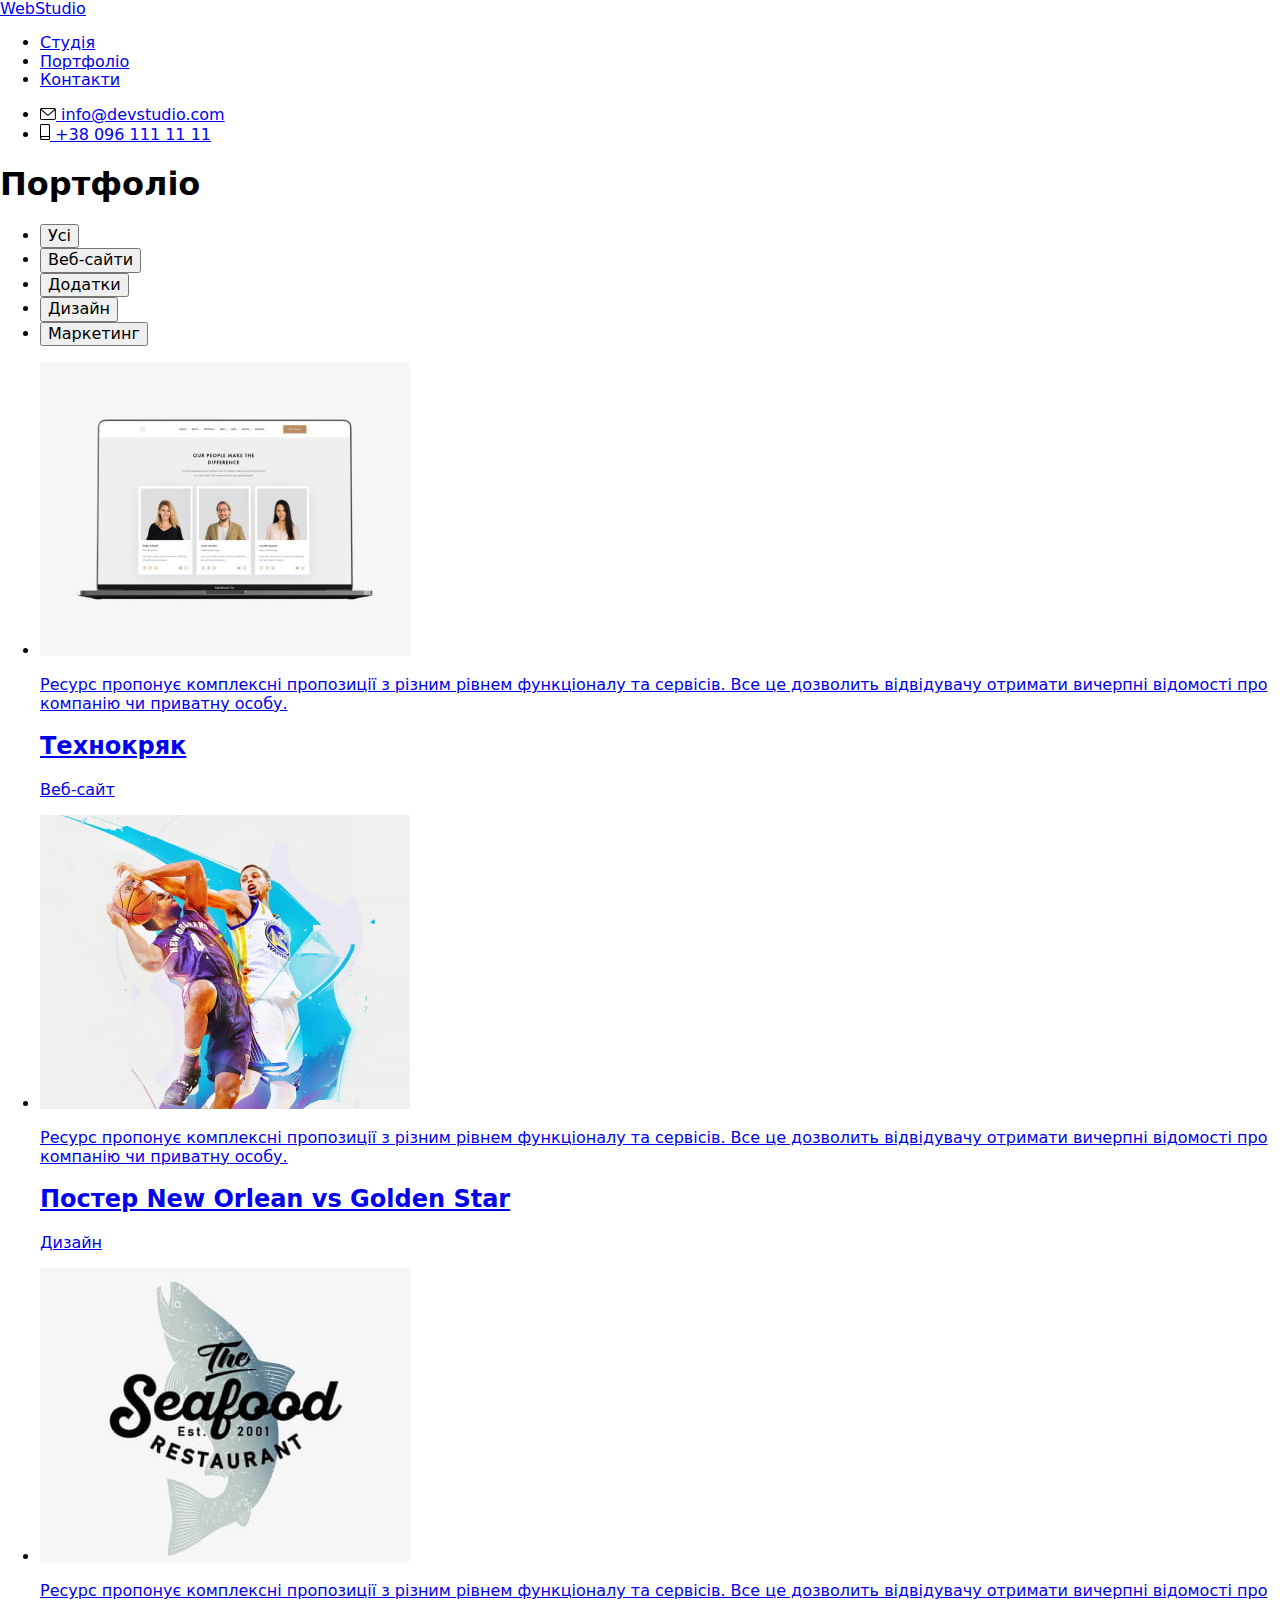
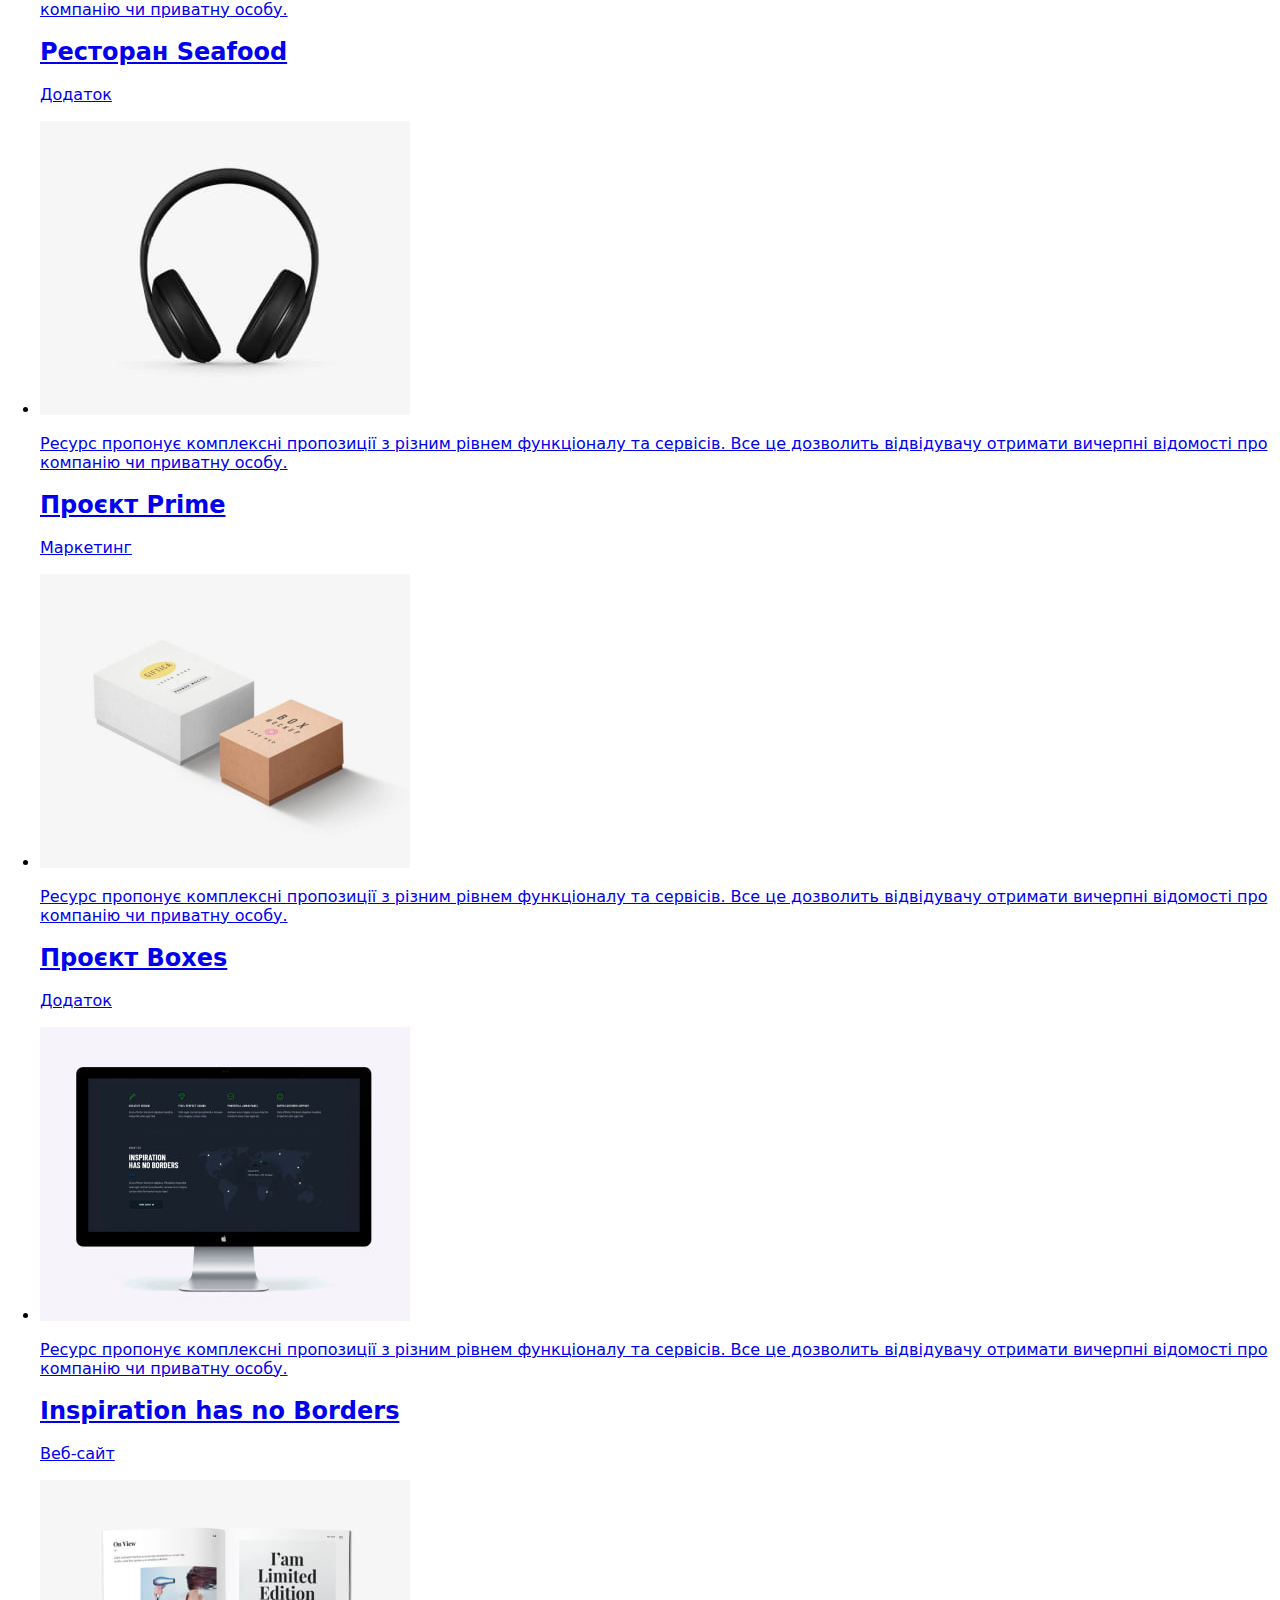
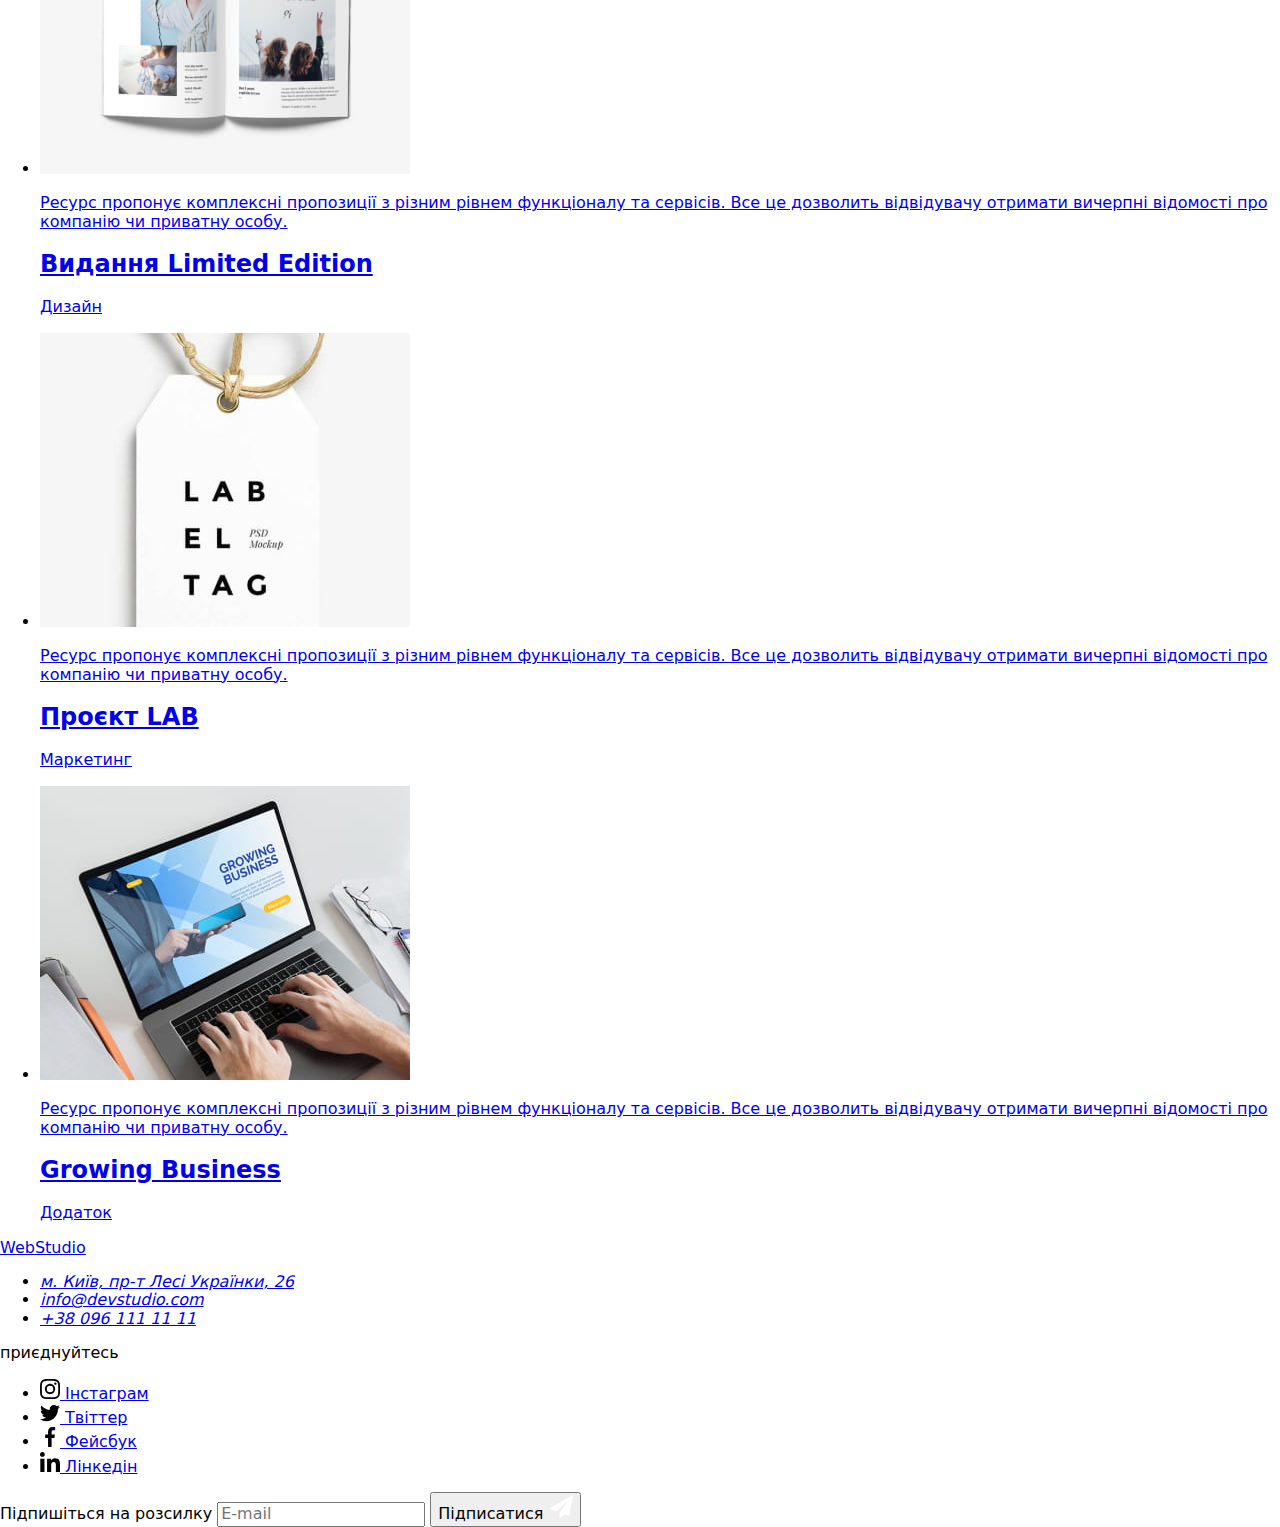
==== portfolio.html @ 410a579c "goit-markup-hw-06" ====
<!DOCTYPE html>
<html lang="uk">
  <head>
    <meta charset="UTF-8" />
    <meta http-equiv="X-UA-Compatible" content="IE=edge" />
    <meta name="viewport" content="width=device-width, initial-scale=1.0" />
    <title>Студія</title>
    <link rel="preconnect" href="https://fonts.googleapis.com" />
    <link rel="preconnect" href="https://fonts.gstatic.com" crossorigin />
    <link
      href="https://fonts.googleapis.com/css2?family=Raleway:wght@700&family=Roboto:wght@400;500;700;900&display=swap"
      rel="stylesheet"
    />
    <link
      rel="stylesheet"
      href="https://cdnjs.cloudflare.com/ajax/libs/modern-normalize/1.1.0/modern-normalize.min.css"
    />
    <link rel="stylesheet" href="./css/styles.css" />
  </head>
  <body>
    <!-- Шапка -->
    <header class="header">
      <div class="container flex-header">
        <a href="./index.html" class="link logo"
          >Web<span class="logo-accent">Studio</span></a
        >
        <nav>
          <ul class="list site-nav">
            <li class="item">
              <a href="./index.html" class="link">Студія</a>
            </li>
            <li class="item">
              <a href="#" class="link current">Портфоліо</a>
            </li>
            <li class="item"><a href="#" class="link">Контакти</a></li>
          </ul>
        </nav>

        <ul class="list contacts">
          <li class="item">
            <a href="mailto:info@devstudio.com" class="link">
              <svg class="email-icon" width="16" height="12">
                <use href="./images/icons.svg#email"></use>
              </svg>
              info@devstudio.com</a
            >
          </li>
          <li class="item">
            <a href="tel:+380961111111" class="link">
              <svg class="phone-icon" width="10" height="16">
                <use href="./images/icons.svg#phone"></use>
              </svg>
              +38 096 111 11 11</a
            >
          </li>
        </ul>
      </div>
    </header>

    <!-- Основна частина -->
    <main>
      <!-- Портфоліо -->
      <section class="portfolio section">
        <div class="container">
          <h1 class="visually-hidden">Портфоліо</h1>
          <ul class="list button-list">
            <li class="item">
              <button type="button" class="button portfolio-button current">
                Усі
              </button>
            </li>

            <li class="item">
              <button type="button" class="button portfolio-button">
                Веб-сайти
              </button>
            </li>

            <li class="item">
              <button type="button" class="button portfolio-button">
                Додатки
              </button>
            </li>

            <li class="item">
              <button type="button" class="button portfolio-button">
                Дизайн
              </button>
            </li>

            <li class="item">
              <button type="button" class="button portfolio-button">
                Маркетинг
              </button>
            </li>
          </ul>
          <ul class="list portfolio-list">
            <li class="item">
              <a href="#" class="link">
                <div class="thumb">
                  <img
                    src="./images/technocrack.jpg"
                    alt="Сторінка працівників компанії на екрані ноутбуку"
                    width="370"
                  />
                  <div class="overlay">
                    <p class="text">
                      Ресурс пропонує комплексні пропозиції з різним рівнем
                      функціоналу та сервісів. Все це дозволить відвідувачу
                      отримати вичерпні відомості про компанію чи приватну
                      особу.
                    </p>
                  </div>
                </div>
                <div class="card-content">
                  <h2 class="subtitle">Технокряк</h2>
                  <p class="text">Веб-сайт</p>
                </div>
              </a>
            </li>

            <li class="item">
              <a href="#" class="link">
                <div class="thumb">
                  <img
                    src="./images/new-orlean-vs-golden-star-poster.jpg"
                    alt="Два баскетболісти у дії"
                    width="370"
                  />
                  <div class="overlay">
                    <p class="text">
                      Ресурс пропонує комплексні пропозиції з різним рівнем
                      функціоналу та сервісів. Все це дозволить відвідувачу
                      отримати вичерпні відомості про компанію чи приватну
                      особу.
                    </p>
                  </div>
                </div>
                <div class="card-content">
                  <h2 class="subtitle">Постер New Orlean vs Golden Star</h2>
                  <p class="text">Дизайн</p>
                </div>
              </a>
            </li>

            <li class="item">
              <a href="#" class="link">
                <div class="thumb">
                  <img
                    src="./images/seafood-restaurant.jpg"
                    alt="Логотип реторану Seafood"
                    width="370"
                  />
                  <div class="overlay">
                    <p class="text">
                      Ресурс пропонує комплексні пропозиції з різним рівнем
                      функціоналу та сервісів. Все це дозволить відвідувачу
                      отримати вичерпні відомості про компанію чи приватну
                      особу.
                    </p>
                  </div>
                </div>
                <div class="card-content">
                  <h2 class="subtitle">Ресторан Seafood</h2>
                  <p class="text">Додаток</p>
                </div>
              </a>
            </li>

            <li class="item">
              <a href="#" class="link">
                <div class="thumb">
                  <img
                    src="./images/project-prime.jpg"
                    alt="Накладні навушники"
                    width="370"
                  />
                  <div class="overlay">
                    <p class="text">
                      Ресурс пропонує комплексні пропозиції з різним рівнем
                      функціоналу та сервісів. Все це дозволить відвідувачу
                      отримати вичерпні відомості про компанію чи приватну
                      особу.
                    </p>
                  </div>
                </div>
                <div class="card-content">
                  <h2 class="subtitle">Проєкт Prime</h2>
                  <p class="text">Маркетинг</p>
                </div>
              </a>
            </li>

            <li class="item">
              <a href="#" class="link">
                <div class="thumb">
                  <img
                    src="./images/project-boxes.jpg"
                    alt="Дві коробки. Одна біла і одна коричнева."
                    width="370"
                  />
                  <div class="overlay">
                    <p class="text">
                      Ресурс пропонує комплексні пропозиції з різним рівнем
                      функціоналу та сервісів. Все це дозволить відвідувачу
                      отримати вичерпні відомості про компанію чи приватну
                      особу.
                    </p>
                  </div>
                </div>
                <div class="card-content">
                  <h2 class="subtitle">Проєкт Boxes</h2>
                  <p class="text">Додаток</p>
                </div>
              </a>
            </li>

            <li class="item">
              <a href="#" class="link">
                <div class="thumb">
                  <img
                    src="./images/inspiration-has-no-borders.jpg"
                    alt="Сторінка сайту на моніторі комп'ютера"
                    width="370"
                  />
                  <div class="overlay">
                    <p class="text">
                      Ресурс пропонує комплексні пропозиції з різним рівнем
                      функціоналу та сервісів. Все це дозволить відвідувачу
                      отримати вичерпні відомості про компанію чи приватну
                      особу.
                    </p>
                  </div>
                </div>
                <div class="card-content">
                  <h2 class="subtitle">Inspiration has no Borders</h2>
                  <p class="text">Веб-сайт</p>
                </div>
              </a>
            </li>

            <li class="item">
              <a href="#" class="link">
                <div class="thumb">
                  <img
                    src="./images/limited-edition.jpg"
                    alt="Відкрита книга"
                    width="370"
                  />
                  <div class="overlay">
                    <p class="text">
                      Ресурс пропонує комплексні пропозиції з різним рівнем
                      функціоналу та сервісів. Все це дозволить відвідувачу
                      отримати вичерпні відомості про компанію чи приватну
                      особу.
                    </p>
                  </div>
                </div>
                <div class="card-content">
                  <h2 class="subtitle">Видання Limited Edition</h2>
                  <p class="text">Дизайн</p>
                </div>
              </a>
            </li>

            <li class="item">
              <a href="#" class="link">
                <div class="thumb">
                  <img src="./images/project-lab.jpg" alt="Бірка" width="370" />
                  <div class="overlay">
                    <p class="text">
                      Ресурс пропонує комплексні пропозиції з різним рівнем
                      функціоналу та сервісів. Все це дозволить відвідувачу
                      отримати вичерпні відомості про компанію чи приватну
                      особу.
                    </p>
                  </div>
                </div>
                <div class="card-content">
                  <h2 class="subtitle">Проєкт LAB</h2>
                  <p class="text">Маркетинг</p>
                </div>
              </a>
            </li>

            <li class="item">
              <a href="#" class="link">
                <div class="thumb">
                  <img
                    src="./images/growing-business.jpg"
                    alt="Головна сторінка сайту на екрані ноутбуку"
                    width="370"
                  />
                  <div class="overlay">
                    <p class="text">
                      Ресурс пропонує комплексні пропозиції з різним рівнем
                      функціоналу та сервісів. Все це дозволить відвідувачу
                      отримати вичерпні відомості про компанію чи приватну
                      особу.
                    </p>
                  </div>
                </div>
                <div class="card-content">
                  <h2 class="subtitle">Growing Business</h2>
                  <p class="text">Додаток</p>
                </div>
              </a>
            </li>
          </ul>
        </div>
      </section>
    </main>

    <!-- Підвал -->
    <footer class="footer">
      <div class="container flex-footer">
        <div>
          <a href="./index.html" class="link logo"
            >Web<span class="logo-accent">Studio</span></a
          >
          <address>
            <ul class="list address">
              <li class="item">
                <a
                  href="https://goo.gl/maps/h3TF1u6DC4w7aENq9"
                  target="_blank"
                  rel="noopener nofollow noreferrer"
                  class="link map"
                  >м. Київ, пр-т Лесі Українки, 26</a
                >
              </li>

              <li class="item">
                <a href="mailto:info@devstudio.com" class="link"
                  >info@devstudio.com</a
                >
              </li>

              <li class="item">
                <a href="tel:+380961111111" class="link">+38 096 111 11 11</a>
              </li>
            </ul>
          </address>
        </div>

        <div class="join-in">
          <p class="text">приєднуйтесь</p>
          <ul class="list socials">
            <li class="item">
              <a href="#" class="link" aria-label="Інстаграм">
                <svg class="socials-icon" width="20" height="20">
                  <use href="./images/icons.svg#instagram"></use>
                </svg>
                <span class="visually-hidden">Інстаграм</span>
              </a>
            </li>

            <li class="item">
              <a href="#" class="link" aria-label="Твіттер">
                <svg class="socials-icon" width="20" height="20">
                  <use href="./images/icons.svg#twitter"></use>
                </svg>
                <span class="visually-hidden">Твіттер</span>
              </a>
            </li>

            <li class="item">
              <a href="#" class="link" aria-label="Фейсбук">
                <svg class="socials-icon" width="20" height="20">
                  <use href="./images/icons.svg#facebook"></use>
                </svg>
                <span class="visually-hidden">Фейсбук</span>
              </a>
            </li>

            <li class="item">
              <a href="#" class="link" aria-label="Лінкедін">
                <svg class="socials-icon" width="20" height="20">
                  <use href="./images/icons.svg#linkedin"></use>
                </svg>
                <span class="visually-hidden">Лінкедін</span>
              </a>
            </li>
          </ul>
        </div>

        <div class="subscription">
          <form class="form-footer">
            <label class="form-field">
              <span class="form-label">Підпишіться на розсилку</span>
              <input
                class="form-input"
                type="email"
                name="user-mail"
                placeholder="E-mail"
              />
            </label>

            <button type="submit" class="button form-button">
              Підписатися
              <svg class="button-icon" width="24" height="24">
                <use href="./images/icons.svg#send"></use>
              </svg>
            </button>
          </form>
        </div>
      </div>
    </footer>
  </body>
</html>
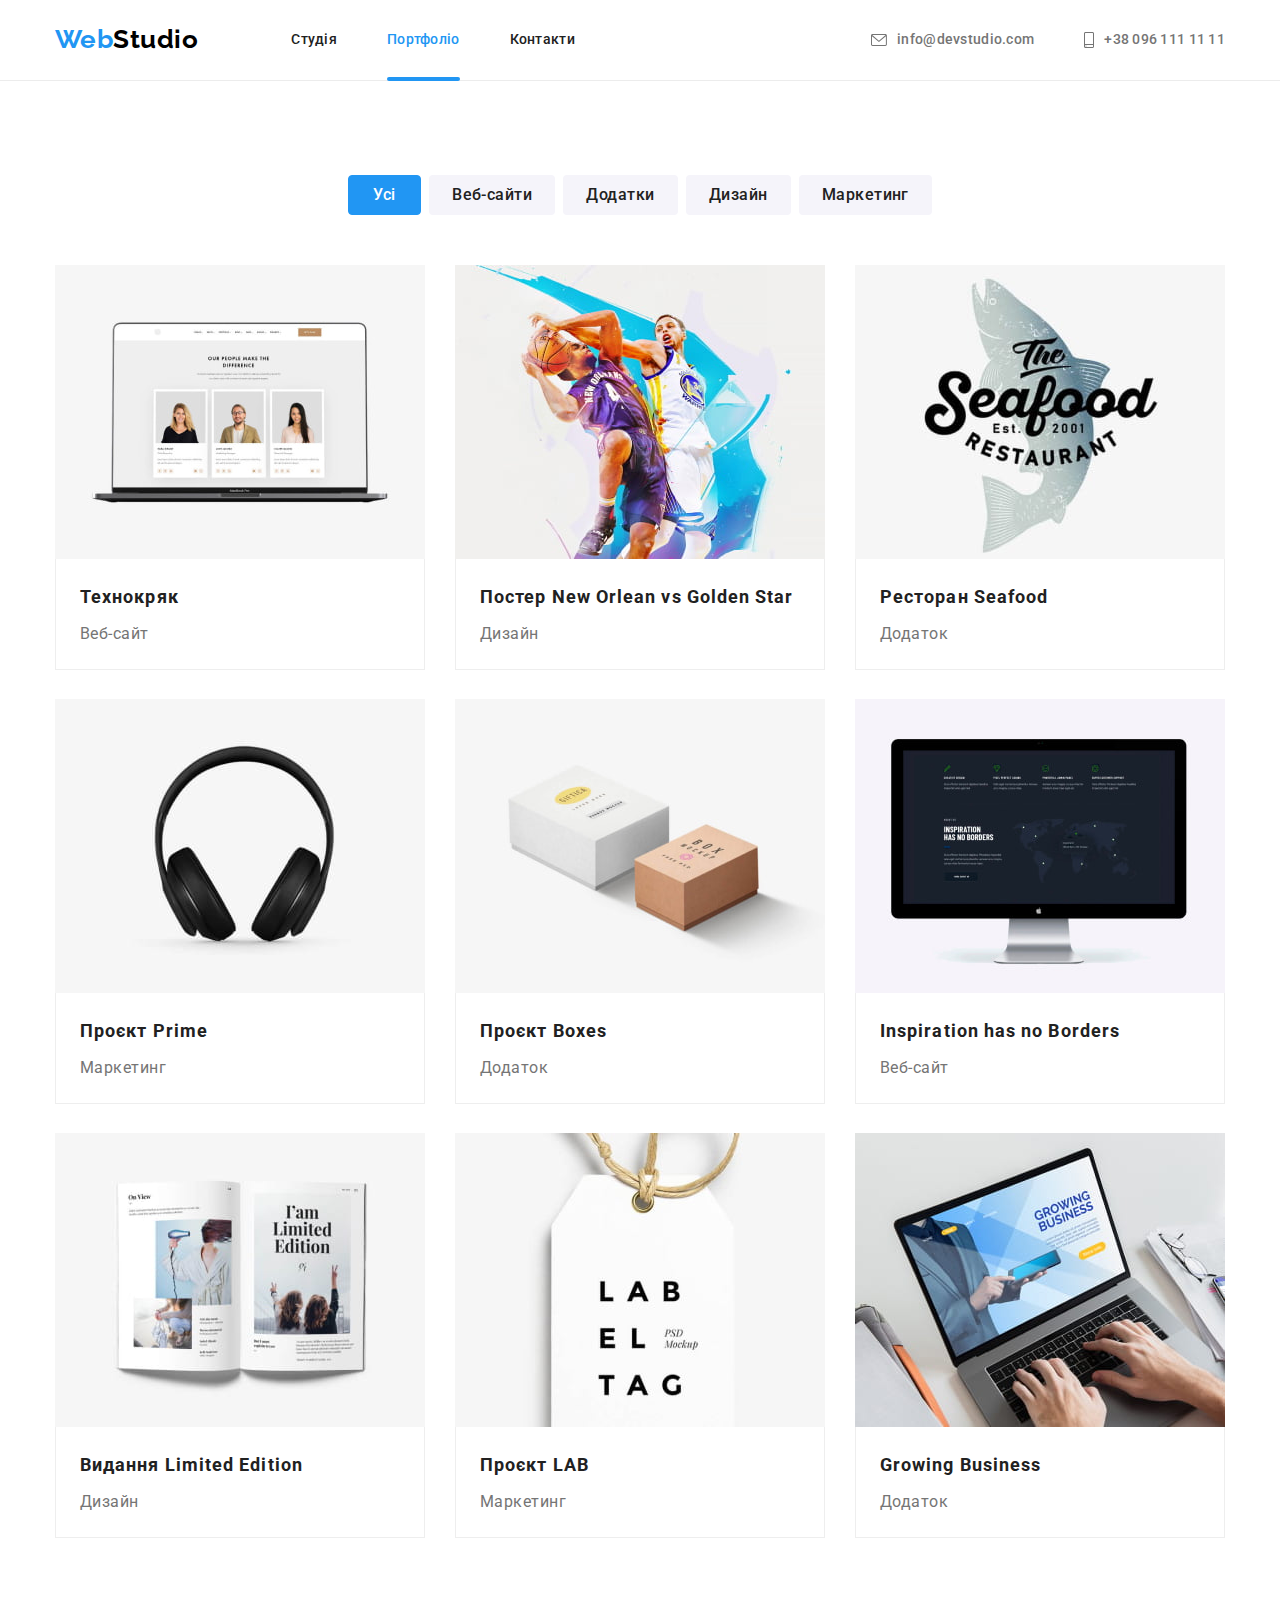
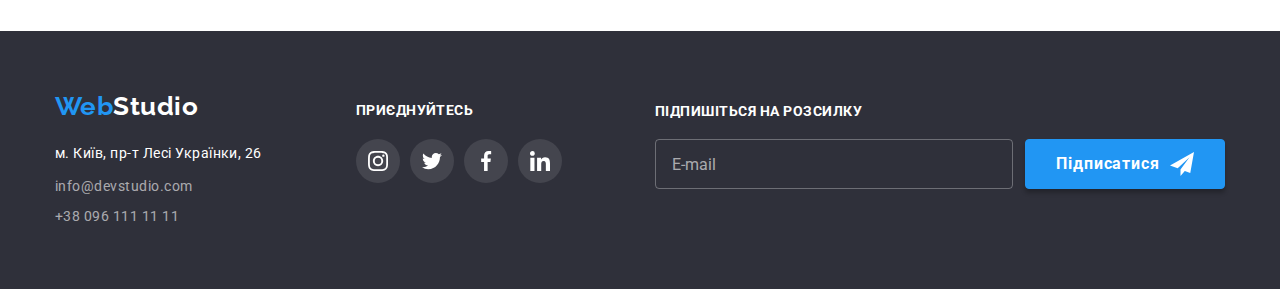
==== commit 82153d48: "Іменування класів за методологією BEM (ч.3)" ====
--- a/portfolio.html
+++ b/portfolio.html
@@ -15,39 +15,37 @@
       rel="stylesheet"
       href="https://cdnjs.cloudflare.com/ajax/libs/modern-normalize/1.1.0/modern-normalize.min.css"
     />
-    <link rel="stylesheet" href="./css/styles.css" />
+    <link rel="stylesheet" href="./css/main.min.css" />
   </head>
   <body>
     <!-- Шапка -->
     <header class="header">
-      <div class="container flex-header">
-        <a href="./index.html" class="link logo"
-          >Web<span class="logo-accent">Studio</span></a
+      <div class="container header__wrapper">
+        <a href="./index.html" class="link logo header__logo"
+          >Web<span class="header__logo--inverse">Studio</span></a
         >
-        <nav>
-          <ul class="list site-nav">
-            <li class="item">
-              <a href="./index.html" class="link">Студія</a>
-            </li>
-            <li class="item">
-              <a href="#" class="link current">Портфоліо</a>
-            </li>
-            <li class="item"><a href="#" class="link">Контакти</a></li>
+        <nav class="nav">
+          <ul class="list nav__list">
+            <li class="nav__item"><a href="#" class="link nav__link">Студія</a></li>
+            <li class="nav__item">
+              <a href="./portfolio.html" class="link nav__link nav__link--current">Портфоліо</a>
+            </li>
+            <li class="nav__item"><a href="#" class="link nav__link">Контакти</a></li>
           </ul>
         </nav>
 
         <ul class="list contacts">
-          <li class="item">
-            <a href="mailto:info@devstudio.com" class="link">
-              <svg class="email-icon" width="16" height="12">
+          <li class="contacts__item">
+            <a href="mailto:info@devstudio.com" class="link contacts__link">
+              <svg class="contacts__icon" width="16" height="12">
                 <use href="./images/icons.svg#email"></use>
               </svg>
               info@devstudio.com</a
             >
           </li>
-          <li class="item">
-            <a href="tel:+380961111111" class="link">
-              <svg class="phone-icon" width="10" height="16">
+          <li class="contacts__item">
+            <a href="tel:+380961111111" class="link contacts__link">
+              <svg class="contacts__icon" width="10" height="16">
                 <use href="./images/icons.svg#phone"></use>
               </svg>
               +38 096 111 11 11</a
@@ -63,246 +61,246 @@
       <section class="portfolio section">
         <div class="container">
           <h1 class="visually-hidden">Портфоліо</h1>
-          <ul class="list button-list">
-            <li class="item">
-              <button type="button" class="button portfolio-button current">
+          <ul class="list button-set">
+            <li class="button-set__item">
+              <button type="button" class="button portfolio-button portfolio-button--current">
                 Усі
               </button>
             </li>
 
-            <li class="item">
+            <li class="button-set__item">
               <button type="button" class="button portfolio-button">
                 Веб-сайти
               </button>
             </li>
 
-            <li class="item">
+            <li class="button-set__item">
               <button type="button" class="button portfolio-button">
                 Додатки
               </button>
             </li>
 
-            <li class="item">
+            <li class="button-set__item">
               <button type="button" class="button portfolio-button">
                 Дизайн
               </button>
             </li>
 
-            <li class="item">
+            <li class="button-set__item">
               <button type="button" class="button portfolio-button">
                 Маркетинг
               </button>
             </li>
           </ul>
-          <ul class="list portfolio-list">
-            <li class="item">
-              <a href="#" class="link">
-                <div class="thumb">
+          <ul class="list portfolio__list">
+            <li class="portfolio__item item-portfolio">
+              <a href="#" class="link item-portfolio__link">
+                <div class="item-portfolio__wrapper">
                   <img
                     src="./images/technocrack.jpg"
                     alt="Сторінка працівників компанії на екрані ноутбуку"
                     width="370"
                   />
-                  <div class="overlay">
-                    <p class="text">
-                      Ресурс пропонує комплексні пропозиції з різним рівнем
-                      функціоналу та сервісів. Все це дозволить відвідувачу
-                      отримати вичерпні відомості про компанію чи приватну
-                      особу.
-                    </p>
-                  </div>
-                </div>
-                <div class="card-content">
-                  <h2 class="subtitle">Технокряк</h2>
-                  <p class="text">Веб-сайт</p>
-                </div>
-              </a>
-            </li>
-
-            <li class="item">
-              <a href="#" class="link">
-                <div class="thumb">
+                  <div class="item-portfolio__overlay">
+                    <p class="item-portfolio__desc">
+                      Ресурс пропонує комплексні пропозиції з різним рівнем
+                      функціоналу та сервісів. Все це дозволить відвідувачу
+                      отримати вичерпні відомості про компанію чи приватну
+                      особу.
+                    </p>
+                  </div>
+                </div>
+                <div class="item-portfolio__meta">
+                  <h2 class="item-portfolio__title">Технокряк</h2>
+                  <p class="item-portfolio__text">Веб-сайт</p>
+                </div>
+              </a>
+            </li>
+
+            <li class="portfolio__item item-portfolio">
+              <a href="#" class="link item-portfolio__link">
+                <div class="item-portfolio__wrapper">
                   <img
                     src="./images/new-orlean-vs-golden-star-poster.jpg"
                     alt="Два баскетболісти у дії"
                     width="370"
                   />
-                  <div class="overlay">
-                    <p class="text">
-                      Ресурс пропонує комплексні пропозиції з різним рівнем
-                      функціоналу та сервісів. Все це дозволить відвідувачу
-                      отримати вичерпні відомості про компанію чи приватну
-                      особу.
-                    </p>
-                  </div>
-                </div>
-                <div class="card-content">
-                  <h2 class="subtitle">Постер New Orlean vs Golden Star</h2>
-                  <p class="text">Дизайн</p>
-                </div>
-              </a>
-            </li>
-
-            <li class="item">
-              <a href="#" class="link">
-                <div class="thumb">
+                  <div class="item-portfolio__overlay">
+                    <p class="item-portfolio__desc">
+                      Ресурс пропонує комплексні пропозиції з різним рівнем
+                      функціоналу та сервісів. Все це дозволить відвідувачу
+                      отримати вичерпні відомості про компанію чи приватну
+                      особу.
+                    </p>
+                  </div>
+                </div>
+                <div class="item-portfolio__meta">
+                  <h2 class="item-portfolio__title">Постер New Orlean vs Golden Star</h2>
+                  <p class="item-portfolio__text">Дизайн</p>
+                </div>
+              </a>
+            </li>
+
+            <li class="portfolio__item item-portfolio">
+              <a href="#" class="link item-portfolio__link">
+                <div class="item-portfolio__wrapper">
                   <img
                     src="./images/seafood-restaurant.jpg"
                     alt="Логотип реторану Seafood"
                     width="370"
                   />
-                  <div class="overlay">
-                    <p class="text">
-                      Ресурс пропонує комплексні пропозиції з різним рівнем
-                      функціоналу та сервісів. Все це дозволить відвідувачу
-                      отримати вичерпні відомості про компанію чи приватну
-                      особу.
-                    </p>
-                  </div>
-                </div>
-                <div class="card-content">
-                  <h2 class="subtitle">Ресторан Seafood</h2>
-                  <p class="text">Додаток</p>
-                </div>
-              </a>
-            </li>
-
-            <li class="item">
-              <a href="#" class="link">
-                <div class="thumb">
+                  <div class="item-portfolio__overlay">
+                    <p class="item-portfolio__desc">
+                      Ресурс пропонує комплексні пропозиції з різним рівнем
+                      функціоналу та сервісів. Все це дозволить відвідувачу
+                      отримати вичерпні відомості про компанію чи приватну
+                      особу.
+                    </p>
+                  </div>
+                </div>
+                <div class="item-portfolio__meta">
+                  <h2 class="item-portfolio__title">Ресторан Seafood</h2>
+                  <p class="item-portfolio__text">Додаток</p>
+                </div>
+              </a>
+            </li>
+
+            <li class="portfolio__item item-portfolio">
+              <a href="#" class="link item-portfolio__link">
+                <div class="item-portfolio__wrapper">
                   <img
                     src="./images/project-prime.jpg"
                     alt="Накладні навушники"
                     width="370"
                   />
-                  <div class="overlay">
-                    <p class="text">
-                      Ресурс пропонує комплексні пропозиції з різним рівнем
-                      функціоналу та сервісів. Все це дозволить відвідувачу
-                      отримати вичерпні відомості про компанію чи приватну
-                      особу.
-                    </p>
-                  </div>
-                </div>
-                <div class="card-content">
-                  <h2 class="subtitle">Проєкт Prime</h2>
-                  <p class="text">Маркетинг</p>
-                </div>
-              </a>
-            </li>
-
-            <li class="item">
-              <a href="#" class="link">
-                <div class="thumb">
+                  <div class="item-portfolio__overlay">
+                    <p class="item-portfolio__desc">
+                      Ресурс пропонує комплексні пропозиції з різним рівнем
+                      функціоналу та сервісів. Все це дозволить відвідувачу
+                      отримати вичерпні відомості про компанію чи приватну
+                      особу.
+                    </p>
+                  </div>
+                </div>
+                <div class="item-portfolio__meta">
+                  <h2 class="item-portfolio__title">Проєкт Prime</h2>
+                  <p class="item-portfolio__text">Маркетинг</p>
+                </div>
+              </a>
+            </li>
+
+            <li class="portfolio__item item-portfolio">
+              <a href="#" class="link item-portfolio__link">
+                <div class="item-portfolio__wrapper">
                   <img
                     src="./images/project-boxes.jpg"
                     alt="Дві коробки. Одна біла і одна коричнева."
                     width="370"
                   />
-                  <div class="overlay">
-                    <p class="text">
-                      Ресурс пропонує комплексні пропозиції з різним рівнем
-                      функціоналу та сервісів. Все це дозволить відвідувачу
-                      отримати вичерпні відомості про компанію чи приватну
-                      особу.
-                    </p>
-                  </div>
-                </div>
-                <div class="card-content">
-                  <h2 class="subtitle">Проєкт Boxes</h2>
-                  <p class="text">Додаток</p>
-                </div>
-              </a>
-            </li>
-
-            <li class="item">
-              <a href="#" class="link">
-                <div class="thumb">
+                  <div class="item-portfolio__overlay">
+                    <p class="item-portfolio__desc">
+                      Ресурс пропонує комплексні пропозиції з різним рівнем
+                      функціоналу та сервісів. Все це дозволить відвідувачу
+                      отримати вичерпні відомості про компанію чи приватну
+                      особу.
+                    </p>
+                  </div>
+                </div>
+                <div class="item-portfolio__meta">
+                  <h2 class="item-portfolio__title">Проєкт Boxes</h2>
+                  <p class="item-portfolio__text">Додаток</p>
+                </div>
+              </a>
+            </li>
+
+            <li class="portfolio__item item-portfolio">
+              <a href="#" class="link item-portfolio__link">
+                <div class="item-portfolio__wrapper">
                   <img
                     src="./images/inspiration-has-no-borders.jpg"
                     alt="Сторінка сайту на моніторі комп'ютера"
                     width="370"
                   />
-                  <div class="overlay">
-                    <p class="text">
-                      Ресурс пропонує комплексні пропозиції з різним рівнем
-                      функціоналу та сервісів. Все це дозволить відвідувачу
-                      отримати вичерпні відомості про компанію чи приватну
-                      особу.
-                    </p>
-                  </div>
-                </div>
-                <div class="card-content">
-                  <h2 class="subtitle">Inspiration has no Borders</h2>
-                  <p class="text">Веб-сайт</p>
-                </div>
-              </a>
-            </li>
-
-            <li class="item">
-              <a href="#" class="link">
-                <div class="thumb">
+                  <div class="item-portfolio__overlay">
+                    <p class="item-portfolio__desc">
+                      Ресурс пропонує комплексні пропозиції з різним рівнем
+                      функціоналу та сервісів. Все це дозволить відвідувачу
+                      отримати вичерпні відомості про компанію чи приватну
+                      особу.
+                    </p>
+                  </div>
+                </div>
+                <div class="item-portfolio__meta">
+                  <h2 class="item-portfolio__title">Inspiration has no Borders</h2>
+                  <p class="item-portfolio__text">Веб-сайт</p>
+                </div>
+              </a>
+            </li>
+
+            <li class="portfolio__item item-portfolio">
+              <a href="#" class="link item-portfolio__link">
+                <div class="item-portfolio__wrapper">
                   <img
                     src="./images/limited-edition.jpg"
                     alt="Відкрита книга"
                     width="370"
                   />
-                  <div class="overlay">
-                    <p class="text">
-                      Ресурс пропонує комплексні пропозиції з різним рівнем
-                      функціоналу та сервісів. Все це дозволить відвідувачу
-                      отримати вичерпні відомості про компанію чи приватну
-                      особу.
-                    </p>
-                  </div>
-                </div>
-                <div class="card-content">
-                  <h2 class="subtitle">Видання Limited Edition</h2>
-                  <p class="text">Дизайн</p>
-                </div>
-              </a>
-            </li>
-
-            <li class="item">
-              <a href="#" class="link">
-                <div class="thumb">
+                  <div class="item-portfolio__overlay">
+                    <p class="item-portfolio__desc">
+                      Ресурс пропонує комплексні пропозиції з різним рівнем
+                      функціоналу та сервісів. Все це дозволить відвідувачу
+                      отримати вичерпні відомості про компанію чи приватну
+                      особу.
+                    </p>
+                  </div>
+                </div>
+                <div class="item-portfolio__meta">
+                  <h2 class="item-portfolio__title">Видання Limited Edition</h2>
+                  <p class="item-portfolio__text">Дизайн</p>
+                </div>
+              </a>
+            </li>
+
+            <li class="portfolio__item item-portfolio">
+              <a href="#" class="link item-portfolio__link">
+                <div class="item-portfolio__wrapper">
                   <img src="./images/project-lab.jpg" alt="Бірка" width="370" />
-                  <div class="overlay">
-                    <p class="text">
-                      Ресурс пропонує комплексні пропозиції з різним рівнем
-                      функціоналу та сервісів. Все це дозволить відвідувачу
-                      отримати вичерпні відомості про компанію чи приватну
-                      особу.
-                    </p>
-                  </div>
-                </div>
-                <div class="card-content">
-                  <h2 class="subtitle">Проєкт LAB</h2>
-                  <p class="text">Маркетинг</p>
-                </div>
-              </a>
-            </li>
-
-            <li class="item">
-              <a href="#" class="link">
-                <div class="thumb">
+                  <div class="item-portfolio__overlay">
+                    <p class="item-portfolio__desc">
+                      Ресурс пропонує комплексні пропозиції з різним рівнем
+                      функціоналу та сервісів. Все це дозволить відвідувачу
+                      отримати вичерпні відомості про компанію чи приватну
+                      особу.
+                    </p>
+                  </div>
+                </div>
+                <div class="item-portfolio__meta">
+                  <h2 class="item-portfolio__title">Проєкт LAB</h2>
+                  <p class="item-portfolio__text">Маркетинг</p>
+                </div>
+              </a>
+            </li>
+
+            <li class="portfolio__item">
+              <a href="#" class="link item-portfolio__link">
+                <div class="item-portfolio__wrapper">
                   <img
                     src="./images/growing-business.jpg"
                     alt="Головна сторінка сайту на екрані ноутбуку"
                     width="370"
                   />
-                  <div class="overlay">
-                    <p class="text">
-                      Ресурс пропонує комплексні пропозиції з різним рівнем
-                      функціоналу та сервісів. Все це дозволить відвідувачу
-                      отримати вичерпні відомості про компанію чи приватну
-                      особу.
-                    </p>
-                  </div>
-                </div>
-                <div class="card-content">
-                  <h2 class="subtitle">Growing Business</h2>
-                  <p class="text">Додаток</p>
+                  <div class="item-portfolio__overlay">
+                    <p class="item-portfolio__desc">
+                      Ресурс пропонує комплексні пропозиції з різним рівнем
+                      функціоналу та сервісів. Все це дозволить відвідувачу
+                      отримати вичерпні відомості про компанію чи приватну
+                      особу.
+                    </p>
+                  </div>
+                </div>
+                <div class="item-portfolio__meta">
+                  <h2 class="item-portfolio__title">Growing Business</h2>
+                  <p class="item-portfolio__text">Додаток</p>
                 </div>
               </a>
             </li>
@@ -313,69 +311,69 @@
 
     <!-- Підвал -->
     <footer class="footer">
-      <div class="container flex-footer">
+      <div class="container footer__wrapper">
         <div>
-          <a href="./index.html" class="link logo"
-            >Web<span class="logo-accent">Studio</span></a
+          <a href="./index.html" class="link logo footer__logo"
+            >Web<span class="footer__logo--inverse">Studio</span></a
           >
-          <address>
-            <ul class="list address">
-              <li class="item">
+          <address class="address">
+            <ul class="list address__list">
+              <li class="address__item">
                 <a
                   href="https://goo.gl/maps/h3TF1u6DC4w7aENq9"
                   target="_blank"
                   rel="noopener nofollow noreferrer"
-                  class="link map"
+                  class="link address__link address__link--inverse"
                   >м. Київ, пр-т Лесі Українки, 26</a
                 >
               </li>
 
-              <li class="item">
-                <a href="mailto:info@devstudio.com" class="link"
+              <li class="address__item">
+                <a href="mailto:info@devstudio.com" class="link address__link "
                   >info@devstudio.com</a
                 >
               </li>
 
-              <li class="item">
-                <a href="tel:+380961111111" class="link">+38 096 111 11 11</a>
+              <li class="address__item">
+                <a href="tel:+380961111111" class="link address__link">+38 096 111 11 11</a>
               </li>
             </ul>
           </address>
         </div>
 
-        <div class="join-in">
-          <p class="text">приєднуйтесь</p>
-          <ul class="list socials">
-            <li class="item">
-              <a href="#" class="link" aria-label="Інстаграм">
-                <svg class="socials-icon" width="20" height="20">
+        <div class="join">
+          <p class="join__text">приєднуйтесь</p>
+          <ul class="list soc-join">
+            <li class="soc-join__item">
+              <a href="#" class="soc-join__link" aria-label="Інстаграм">
+                <svg class="soc-join__icon" width="20" height="20">
                   <use href="./images/icons.svg#instagram"></use>
                 </svg>
                 <span class="visually-hidden">Інстаграм</span>
               </a>
             </li>
 
-            <li class="item">
-              <a href="#" class="link" aria-label="Твіттер">
-                <svg class="socials-icon" width="20" height="20">
+            <li class="soc-join__item">
+              <a href="#" class="soc-join__link" aria-label="Твіттер">
+                <svg class="soc-join__icon" width="20" height="20">
                   <use href="./images/icons.svg#twitter"></use>
                 </svg>
                 <span class="visually-hidden">Твіттер</span>
               </a>
             </li>
 
-            <li class="item">
-              <a href="#" class="link" aria-label="Фейсбук">
-                <svg class="socials-icon" width="20" height="20">
+            <li class="soc-join__item">
+              <a href="#" class="soc-join__link" aria-label="Фейсбук">
+                <svg class="soc-join__icon" width="20" height="20">
                   <use href="./images/icons.svg#facebook"></use>
                 </svg>
                 <span class="visually-hidden">Фейсбук</span>
               </a>
             </li>
 
-            <li class="item">
-              <a href="#" class="link" aria-label="Лінкедін">
-                <svg class="socials-icon" width="20" height="20">
+            <li class="soc-join__item">
+              <a href="#" class="soc-join__link" aria-label="Лінкедін">
+                <svg class="soc-join__icon" width="20" height="20">
                   <use href="./images/icons.svg#linkedin"></use>
                 </svg>
                 <span class="visually-hidden">Лінкедін</span>
@@ -385,11 +383,11 @@
         </div>
 
         <div class="subscription">
-          <form class="form-footer">
-            <label class="form-field">
-              <span class="form-label">Підпишіться на розсилку</span>
+          <form class="form-subscription">
+            <label class="form-subscription__field">
+              <span class="form-subscription__label">Підпишіться на розсилку</span>
               <input
-                class="form-input"
+                class="form-subscription__input"
                 type="email"
                 name="user-mail"
                 placeholder="E-mail"
@@ -398,7 +396,7 @@
 
             <button type="submit" class="button form-button">
               Підписатися
-              <svg class="button-icon" width="24" height="24">
+              <svg class="form-button__icon" width="24" height="24">
                 <use href="./images/icons.svg#send"></use>
               </svg>
             </button>
--- a/css/main.min.css
+++ b/css/main.min.css
@@ -0,0 +1 @@
+body{font-family:"Roboto","Helvetica","Arial","Segoe UI",sans-serif;letter-spacing:.03em;color:#757575;background-color:#fff}h1,h2,h3,p{margin-top:0;margin-bottom:0}.list{list-style:none;padding:0;margin:0}.link{text-decoration:none}img{display:block;max-width:100%;height:auto}.visually-hidden{position:absolute;white-space:nowrap;width:1px;height:1px;overflow:hidden;border:0;padding:0;clip:rect(0 0 0 0);-webkit-clip-path:inset(50%);clip-path:inset(50%);margin:-1px}.container{margin-left:auto;margin-right:auto;width:1200px;padding-left:15px;padding-right:15px}.section{padding-top:94px;padding-bottom:94px}.section--inverse{padding-top:0}.button{font-family:inherit;font-size:16px;letter-spacing:inherit;text-align:center;color:#212121;background-color:#f5f4fa;border:1px solid rgba(0,0,0,0);border-radius:4px;cursor:pointer}.logo{font-family:"Raleway","Helvetica","Arial","Segoe UI",sans-serif;font-weight:700;font-size:26px;line-height:1.19;color:#2196f3}.header{border-bottom:1px solid #ececec}.header__wrapper{display:-webkit-box;display:-ms-flexbox;display:flex;-webkit-box-align:center;-ms-flex-align:center;align-items:center}.header__logo{padding-top:24px;padding-bottom:25px}.header__logo--inverse{padding-top:24px;padding-bottom:25px;color:#000}.nav__list{display:-webkit-box;display:-ms-flexbox;display:flex;margin-left:93px}.nav__item+.nav__item{margin-left:50px}.contacts{display:-webkit-box;display:-ms-flexbox;display:flex;margin-left:auto}.contacts__item+.contacts__item{margin-left:50px}.nav__link,.contacts__link{display:-webkit-inline-box;display:-ms-inline-flexbox;display:inline-flex;-webkit-box-align:center;-ms-flex-align:center;align-items:center;padding-top:32px;padding-bottom:32px;font-weight:500;font-size:14px;line-height:1.14;letter-spacing:.02em}.nav__link{color:#212121;-webkit-transition:color 250ms cubic-bezier(0.4, 0, 0.2, 1);transition:color 250ms cubic-bezier(0.4, 0, 0.2, 1)}.contacts__link{color:inherit;-webkit-transition:color 250ms cubic-bezier(0.4, 0, 0.2, 1);transition:color 250ms cubic-bezier(0.4, 0, 0.2, 1)}.nav__link:hover,.nav__link:focus,.contacts__link:hover,.contacts__link:focus{color:#2196f3}.nav__link--current{color:#2196f3;position:relative}.contacts__icon{margin-right:10px;fill:currentColor}.nav__link--current::after{content:"";position:absolute;bottom:0;left:0;width:100%;height:4px;-webkit-transform:translateY(1px);transform:translateY(1px);border-radius:2px;background-color:#2196f3}.hero{padding-top:200px;padding-bottom:200px;max-width:1600px;height:600px;margin-left:auto;margin-right:auto;background-image:-webkit-gradient(linear, left top, right top, from(rgba(47, 48, 58, 0.4)), to(rgba(47, 48, 58, 0.4))),url("../images/hero-background.jpg");background-image:linear-gradient(to right, rgba(47, 48, 58, 0.4), rgba(47, 48, 58, 0.4)),url("../images/hero-background.jpg");background-color:#c4c4c4;background-repeat:no-repeat;background-size:cover;background-position:center;text-align:center}.hero__title{display:block;max-width:696px;margin-left:auto;margin-right:auto;margin-bottom:30px;font-weight:900;font-size:44px;line-height:1.36;letter-spacing:.06em;color:#fff}.hero-button{min-width:216px;padding-top:10px;padding-bottom:10px;padding-left:32px;padding-right:32px;font-weight:700;line-height:1.88;letter-spacing:.06em;color:#fff;background-color:#2196f3;-webkit-box-shadow:0px 4px 4px rgba(0,0,0,.25);box-shadow:0px 4px 4px rgba(0,0,0,.25)}.backdrop{position:fixed;top:0;left:0;width:100%;height:100%;opacity:1;visibility:visible;-webkit-transition:opacity 250ms cubic-bezier(0.4, 0, 0.2, 1),visibility 250ms cubic-bezier(0.4, 0, 0.2, 1);transition:opacity 250ms cubic-bezier(0.4, 0, 0.2, 1),visibility 250ms cubic-bezier(0.4, 0, 0.2, 1);background-color:rgba(0,0,0,.2);z-index:1}.backdrop--hidden{opacity:0;pointer-events:none;visibility:hidden}.backdrop--hidden .modal{-webkit-transform:translate(-50%, -50%) scale(0.8);transform:translate(-50%, -50%) scale(0.8)}.modal{position:absolute;top:50%;left:50%;width:528px;min-height:581px;padding-top:40px;padding-bottom:40px;padding-left:40px;padding-right:40px;-webkit-transform:translate(-50%, -50%) scale(1);transform:translate(-50%, -50%) scale(1);-webkit-transition:-webkit-transform 250ms cubic-bezier(0.4, 0, 0.2, 1);transition:-webkit-transform 250ms cubic-bezier(0.4, 0, 0.2, 1);transition:transform 250ms cubic-bezier(0.4, 0, 0.2, 1);transition:transform 250ms cubic-bezier(0.4, 0, 0.2, 1), -webkit-transform 250ms cubic-bezier(0.4, 0, 0.2, 1);border-radius:4px;background-color:#fff;-webkit-box-shadow:0px 1px 3px rgba(0,0,0,.12),0px 1px 1px rgba(0,0,0,.14),0px 2px 1px rgba(0,0,0,.2);box-shadow:0px 1px 3px rgba(0,0,0,.12),0px 1px 1px rgba(0,0,0,.14),0px 2px 1px rgba(0,0,0,.2);border-radius:4px}.modal-button{position:absolute;top:8px;right:8px;display:-webkit-box;display:-ms-flexbox;display:flex;-webkit-box-pack:center;-ms-flex-pack:center;justify-content:center;-webkit-box-align:center;-ms-flex-align:center;align-items:center;width:30px;height:30px;border-radius:50%;border-color:rgba(0,0,0,.1);color:#000;background-color:#fff;-webkit-transition:color 250ms cubic-bezier(0.4, 0, 0.2, 1);transition:color 250ms cubic-bezier(0.4, 0, 0.2, 1)}.modal-button:hover,.modal-button:focus{color:#2196f3}.modal-button__icon{fill:currentColor}.user-data{display:block;width:448px}.user-data__text{display:block;margin-bottom:12px;font-size:20px;line-height:23px;letter-spacing:.03em;text-align:center;color:#212121}.form-modal__field{display:-webkit-box;display:-ms-flexbox;display:flex;-webkit-box-orient:vertical;-webkit-box-direction:normal;-ms-flex-direction:column;flex-direction:column;position:relative}.form-modal__field+.form-modal__field{margin-top:10px}.form-modal__label{margin-bottom:4px;font-size:12px;line-height:1.1666666667;letter-spacing:.01em;text-align:left}.form-modal__input{width:100%;height:40px;padding-top:12px;padding-bottom:12px;padding-left:42px;padding-right:16px;border:1px solid rgba(33,33,33,.2);border-radius:4px;background-color:#fff;font-size:12px;line-height:1.1666666667;letter-spacing:.01em;color:#212121;-webkit-transition:border-color 250ms cubic-bezier(0.4, 0, 0.2, 1);transition:border-color 250ms cubic-bezier(0.4, 0, 0.2, 1)}.form-modal__wrapper{position:relative}.form-modal__icon{position:absolute;top:50%;left:12px;-webkit-transform:translateY(-50%);transform:translateY(-50%);fill:#212121;-webkit-transition:fill 250ms cubic-bezier(0.4, 0, 0.2, 1);transition:fill 250ms cubic-bezier(0.4, 0, 0.2, 1)}.form-modal__input:focus{border-color:#2196f3;outline:rgba(0,0,0,0)}.form-modal__input:focus+.form-modal__icon{fill:#2196f3}.form-modal__textarea{height:120px;resize:none;padding-left:16px}.form-modal__textarea::-webkit-input-placeholder{color:rgba(117,117,117,.5)}.form-modal__textarea::-moz-placeholder{color:rgba(117,117,117,.5)}.form-modal__textarea:-ms-input-placeholder{color:rgba(117,117,117,.5)}.form-modal__textarea::-ms-input-placeholder{color:rgba(117,117,117,.5)}.form-modal__textarea::placeholder{color:rgba(117,117,117,.5)}.form-modal__policy{display:-webkit-box;display:-ms-flexbox;display:flex;-webkit-box-align:center;-ms-flex-align:center;align-items:center;-webkit-box-pack:center;-ms-flex-pack:center;justify-content:center;margin-bottom:30px;margin-top:20px}.policy-field__label{font-size:14px;line-height:1.7142857143;letter-spacing:.03em}.policy-field__link{position:relative;text-decoration:none;color:#2196f3}.policy-field__link::after{content:"";display:block;width:112px;height:1px;position:absolute;top:85%;left:0;background-color:#2196f3}.policy-field__icon{fill:currentColor;stroke:currentColor}.policy-field__wrapper{display:-webkit-inline-box;display:-ms-inline-flexbox;display:inline-flex;-webkit-box-align:center;-ms-flex-align:center;align-items:center;-webkit-box-pack:center;-ms-flex-pack:center;justify-content:center;width:16px;height:15px;margin-right:7px;background-color:rgba(0,0,0,0);color:rgba(0,0,0,0);border:2px solid #212121;border-radius:4px;-webkit-transition:color 250ms cubic-bezier(0.4, 0, 0.2, 1),background-color 250ms cubic-bezier(0.4, 0, 0.2, 1),border-color 250ms cubic-bezier(0.4, 0, 0.2, 1);transition:color 250ms cubic-bezier(0.4, 0, 0.2, 1),background-color 250ms cubic-bezier(0.4, 0, 0.2, 1),border-color 250ms cubic-bezier(0.4, 0, 0.2, 1)}.policy-field__input:checked+.policy-field__wrapper{border:none;background-color:#2196f3;color:#fff}.form-button{display:-webkit-inline-box;display:-ms-inline-flexbox;display:inline-flex;min-width:200px;height:50px;padding-top:10px;padding-bottom:10px;padding-left:10px;padding-right:10px;-webkit-box-pack:center;-ms-flex-pack:center;justify-content:center;-webkit-box-align:center;-ms-flex-align:center;align-items:center;font-weight:700;line-height:1.875;letter-spacing:.06em;color:#fff;background-color:#2196f3;border-color:#2196f3;-webkit-box-shadow:0px 4px 4px rgba(0,0,0,.25);box-shadow:0px 4px 4px rgba(0,0,0,.25);-webkit-transition:background-color 250ms cubic-bezier(0.4, 0, 0.2, 1),border-color 250ms cubic-bezier(0.4, 0, 0.2, 1);transition:background-color 250ms cubic-bezier(0.4, 0, 0.2, 1),border-color 250ms cubic-bezier(0.4, 0, 0.2, 1)}.form-button:hover,.form-button:focus{background-color:#188ce8;border-color:#188ce8}.features__list{display:-webkit-box;display:-ms-flexbox;display:flex;margin-left:-30px}.features__item{width:calc((100% - 120px)/4);margin-left:30px}.item-features__wrapper{display:-webkit-inline-box;display:-ms-inline-flexbox;display:inline-flex;width:270px;height:120px;-webkit-box-align:center;-ms-flex-align:center;align-items:center;-webkit-box-pack:center;-ms-flex-pack:center;justify-content:center;margin-bottom:30px;background-color:#f5f4fa}.item-features__title{margin-bottom:10px;font-size:14px;line-height:1.14;color:#212121}.item-features__text{font-size:14px;line-height:1.71}.activities__title{margin-bottom:50px;font-size:36px;line-height:1.17;text-align:center;color:#212121}.activities__list{display:-webkit-box;display:-ms-flexbox;display:flex;margin-left:-30px}.activities__item{position:relative;width:calc((100% - 90px)/3);margin-left:30px}.item-activities__meta{position:absolute;bottom:0;left:0;width:100%;height:70px;display:-webkit-inline-box;display:-ms-inline-flexbox;display:inline-flex;-webkit-box-pack:center;-ms-flex-pack:center;justify-content:center;-webkit-box-align:center;-ms-flex-align:center;align-items:center;background-color:rgba(47,48,58,.8)}.item-activities__title{font-size:14px;line-height:1.14;text-transform:uppercase;color:#fff}.team{background-color:#f5f4fa}.team__title{margin-bottom:50px;font-size:36px;line-height:1.17;text-align:center;color:#212121}.team__list{display:-webkit-box;display:-ms-flexbox;display:flex;margin-left:-30px}.team__item{width:calc((100% - 120px)/4);margin-left:30px;background-color:#fff;-webkit-box-shadow:0px 1px 3px rgba(0,0,0,.12),0px 1px 1px rgba(0,0,0,.14),0px 2px 1px rgba(0,0,0,.2);box-shadow:0px 1px 3px rgba(0,0,0,.12),0px 1px 1px rgba(0,0,0,.14),0px 2px 1px rgba(0,0,0,.2);border-radius:0px 0px 4px 4px}.item-team__meta{padding-top:30px;padding-bottom:30px;text-align:center}.item-team__title{margin-bottom:10px;font-weight:500;font-size:16px;line-height:1.19;color:#212121}.item-team__text{margin-bottom:16px;font-size:16px;line-height:1.19}.soc-team{display:-webkit-box;display:-ms-flexbox;display:flex;-webkit-box-pack:center;-ms-flex-pack:center;justify-content:center}.soc-team__item+.soc-team__item{margin-left:10px}.soc-team__link{display:-webkit-inline-box;display:-ms-inline-flexbox;display:inline-flex;width:44px;height:44px;border-radius:50%;-webkit-box-align:center;-ms-flex-align:center;align-items:center;-webkit-box-pack:center;-ms-flex-pack:center;justify-content:center;color:#afb1b8;background-color:#fff;-webkit-transition:color 250ms cubic-bezier(0.4, 0, 0.2, 1),background-color 250ms cubic-bezier(0.4, 0, 0.2, 1);transition:color 250ms cubic-bezier(0.4, 0, 0.2, 1),background-color 250ms cubic-bezier(0.4, 0, 0.2, 1)}.soc-team__link:hover,.soc-team__link:focus{color:#fff;background-color:#2196f3}.soc-team__icon{fill:currentColor}.clients__title{margin-bottom:50px;font-size:36px;line-height:1.17;text-align:center;color:#212121}.clients__list{display:-webkit-box;display:-ms-flexbox;display:flex;margin-left:-30px}.clients__item{width:calc((100% - 180px)/6);margin-left:30px}.item-clients__link{display:-webkit-inline-box;display:-ms-inline-flexbox;display:inline-flex;width:170px;height:92px;-webkit-box-align:center;-ms-flex-align:center;align-items:center;-webkit-box-pack:center;-ms-flex-pack:center;justify-content:center;border:1px solid #afb1b8;border-radius:4px;color:#afb1b8;background-color:#fff;-webkit-transition:color 250ms cubic-bezier(0.4, 0, 0.2, 1),border-color 250ms cubic-bezier(0.4, 0, 0.2, 1);transition:color 250ms cubic-bezier(0.4, 0, 0.2, 1),border-color 250ms cubic-bezier(0.4, 0, 0.2, 1)}.item-clients__link:hover,.item-clients__link:focus{color:#2196f3;border-color:#2196f3}.item-clients__icon{fill:currentColor}.footer{padding-top:60px;padding-bottom:60px;background-color:#2f303a}.footer__wrapper{display:-webkit-box;display:-ms-flexbox;display:flex}.footer__logo{display:inline-block;margin-bottom:20px}.footer__logo--inverse{color:#fff}.address__item{width:231px}.address__item:first-child{margin-bottom:9px}.address__item:nth-child(2){margin-bottom:6px}.address__link{display:inline-block;font-style:normal;font-size:14px;line-height:1.71;color:rgba(255,255,255,.6);-webkit-transition:color 250ms cubic-bezier(0.4, 0, 0.2, 1);transition:color 250ms cubic-bezier(0.4, 0, 0.2, 1)}.address__link--inverse{color:#fff}.address__link:hover,.address__link:focus{color:#2196f3}.join{margin-left:70px;padding-top:12px}.join__text{margin-bottom:20px;font-weight:700;font-size:14px;line-height:1.14;letter-spacing:.03em;text-transform:uppercase;color:#fff}.soc-join{display:-webkit-box;display:-ms-flexbox;display:flex}.soc-join__item+.soc-join__item{margin-left:10px}.soc-join__link{display:-webkit-inline-box;display:-ms-inline-flexbox;display:inline-flex;width:44px;height:44px;border-radius:50px;-webkit-box-align:center;-ms-flex-align:center;align-items:center;-webkit-box-pack:center;-ms-flex-pack:center;justify-content:center;color:#fff;background-color:rgba(255,255,255,.1);-webkit-transition:background-color 250ms cubic-bezier(0.4, 0, 0.2, 1);transition:background-color 250ms cubic-bezier(0.4, 0, 0.2, 1)}.soc-join__link:hover,.soc-join__link:focus{background-color:#2196f3}.soc-join__icon{fill:currentColor}.subscription{margin-left:93px;padding-top:12px}.form-subscription{display:-webkit-box;display:-ms-flexbox;display:flex;-webkit-box-align:end;-ms-flex-align:end;align-items:flex-end;width:570px;height:86px}.form-subscription__field{width:358px;margin-right:12px}.form-subscription__label{display:block;margin-bottom:20px;font-weight:700;font-size:14px;line-height:1.1428571429;text-transform:uppercase;color:#fff}.form-subscription__input{width:100%;height:50px;padding-top:15px;padding-bottom:15px;padding-left:16px;padding-right:16px;border:1px solid rgba(255,255,255,.3);border-radius:4px;background-color:rgba(0,0,0,0);font-size:16px;line-height:1.25;color:rgba(255,255,255,.6);-webkit-transition:color 250ms cubic-bezier(0.4, 0, 0.2, 1),border-color 250ms cubic-bezier(0.4, 0, 0.2, 1);transition:color 250ms cubic-bezier(0.4, 0, 0.2, 1),border-color 250ms cubic-bezier(0.4, 0, 0.2, 1)}.form-subscription__input::-webkit-input-placeholder{font-size:16px;line-height:1.25;color:rgba(255,255,255,.6)}.form-subscription__input::-moz-placeholder{font-size:16px;line-height:1.25;color:rgba(255,255,255,.6)}.form-subscription__input:-ms-input-placeholder{font-size:16px;line-height:1.25;color:rgba(255,255,255,.6)}.form-subscription__input::-ms-input-placeholder{font-size:16px;line-height:1.25;color:rgba(255,255,255,.6)}.form-subscription__input::placeholder{font-size:16px;line-height:1.25;color:rgba(255,255,255,.6)}.form-subscription__input:focus{color:#fff;border-color:#fff;outline:rgba(0,0,0,0)}.form-button__icon{margin-left:10px}.button-set{display:-webkit-box;display:-ms-flexbox;display:flex;-webkit-box-pack:center;-ms-flex-pack:center;justify-content:center;margin-bottom:50px}.button-set__item+.button-set__item{margin-left:8px}.portfolio-button{min-width:73px;padding-top:6px;padding-bottom:6px;padding-left:22px;padding-right:22px;font-weight:500;line-height:1.63;-webkit-transition:color 250ms cubic-bezier(0.4, 0, 0.2, 1),background-color 250ms cubic-bezier(0.4, 0, 0.2, 1),border-color 250ms cubic-bezier(0.4, 0, 0.2, 1),-webkit-box-shadow 250ms cubic-bezier(0.4, 0, 0.2, 1);transition:color 250ms cubic-bezier(0.4, 0, 0.2, 1),background-color 250ms cubic-bezier(0.4, 0, 0.2, 1),border-color 250ms cubic-bezier(0.4, 0, 0.2, 1),-webkit-box-shadow 250ms cubic-bezier(0.4, 0, 0.2, 1);transition:color 250ms cubic-bezier(0.4, 0, 0.2, 1),background-color 250ms cubic-bezier(0.4, 0, 0.2, 1),border-color 250ms cubic-bezier(0.4, 0, 0.2, 1),box-shadow 250ms cubic-bezier(0.4, 0, 0.2, 1);transition:color 250ms cubic-bezier(0.4, 0, 0.2, 1),background-color 250ms cubic-bezier(0.4, 0, 0.2, 1),border-color 250ms cubic-bezier(0.4, 0, 0.2, 1),box-shadow 250ms cubic-bezier(0.4, 0, 0.2, 1),-webkit-box-shadow 250ms cubic-bezier(0.4, 0, 0.2, 1)}.portfolio-button:hover,.portfolio-button:focus{color:#fff;background-color:#2196f3;border-color:#2196f3;-webkit-box-shadow:0px 3px 1px rgba(0,0,0,.1),0px 1px 2px rgba(0,0,0,.08),0px 2px 2px rgba(0,0,0,.12);box-shadow:0px 3px 1px rgba(0,0,0,.1),0px 1px 2px rgba(0,0,0,.08),0px 2px 2px rgba(0,0,0,.12)}.portfolio-button--current{color:#fff;background-color:#2196f3;border-color:#2196f3}.portfolio__list{display:-webkit-box;display:-ms-flexbox;display:flex;-ms-flex-wrap:wrap;flex-wrap:wrap;margin-left:-30px;margin-top:-30px}.portfolio__item{width:calc((100% - 90px)/3);margin-left:30px;margin-top:30px}.item-portfolio__link{display:block;width:370px;height:404px;-webkit-box-shadow:none;box-shadow:none;-webkit-transition:-webkit-box-shadow 250ms cubic-bezier(0.4, 0, 0.2, 1);transition:-webkit-box-shadow 250ms cubic-bezier(0.4, 0, 0.2, 1);transition:box-shadow 250ms cubic-bezier(0.4, 0, 0.2, 1);transition:box-shadow 250ms cubic-bezier(0.4, 0, 0.2, 1), -webkit-box-shadow 250ms cubic-bezier(0.4, 0, 0.2, 1)}.item-portfolio__link:hover,.item-portfolio__link:focus{-webkit-box-shadow:0px 1px 1px rgba(0,0,0,.12),0px 4px 4px rgba(0,0,0,.06),1px 4px 6px rgba(0,0,0,.16);box-shadow:0px 1px 1px rgba(0,0,0,.12),0px 4px 4px rgba(0,0,0,.06),1px 4px 6px rgba(0,0,0,.16)}.item-portfolio__meta{padding-top:20px;padding-bottom:20px;padding-left:24px;padding-right:24px;background-color:#fff;border-bottom:1px solid #eee;border-left:1px solid #eee;border-right:1px solid #eee}.item-portfolio__title{margin-bottom:4px;font-size:18px;line-height:2;letter-spacing:.06em;color:#212121}.item-portfolio__text{font-size:16px;line-height:1.86;color:#757575}.item-portfolio__wrapper{position:relative;width:370px;height:294px;overflow:hidden}.item-portfolio__overlay{position:absolute;top:0;left:0;width:100%;height:100%;display:-webkit-inline-box;display:-ms-inline-flexbox;display:inline-flex;-webkit-box-pack:center;-ms-flex-pack:center;justify-content:center;-webkit-box-align:center;-ms-flex-align:center;align-items:center;-webkit-transform:translateY(100%);transform:translateY(100%);-webkit-transition:-webkit-transform 250ms cubic-bezier(0.4, 0, 0.2, 1);transition:-webkit-transform 250ms cubic-bezier(0.4, 0, 0.2, 1);transition:transform 250ms cubic-bezier(0.4, 0, 0.2, 1);transition:transform 250ms cubic-bezier(0.4, 0, 0.2, 1), -webkit-transform 250ms cubic-bezier(0.4, 0, 0.2, 1);background-color:rgba(33,150,243,.9)}.item-portfolio__link:hover .item-portfolio__overlay,.item-portfolio__link:focus .item-portfolio__overlay{-webkit-transform:translateY(0);transform:translateY(0)}.item-portfolio__desc{padding:24px;font-size:18px;line-height:1.56;color:#fff}/*# sourceMappingURL=main.min.css.map */